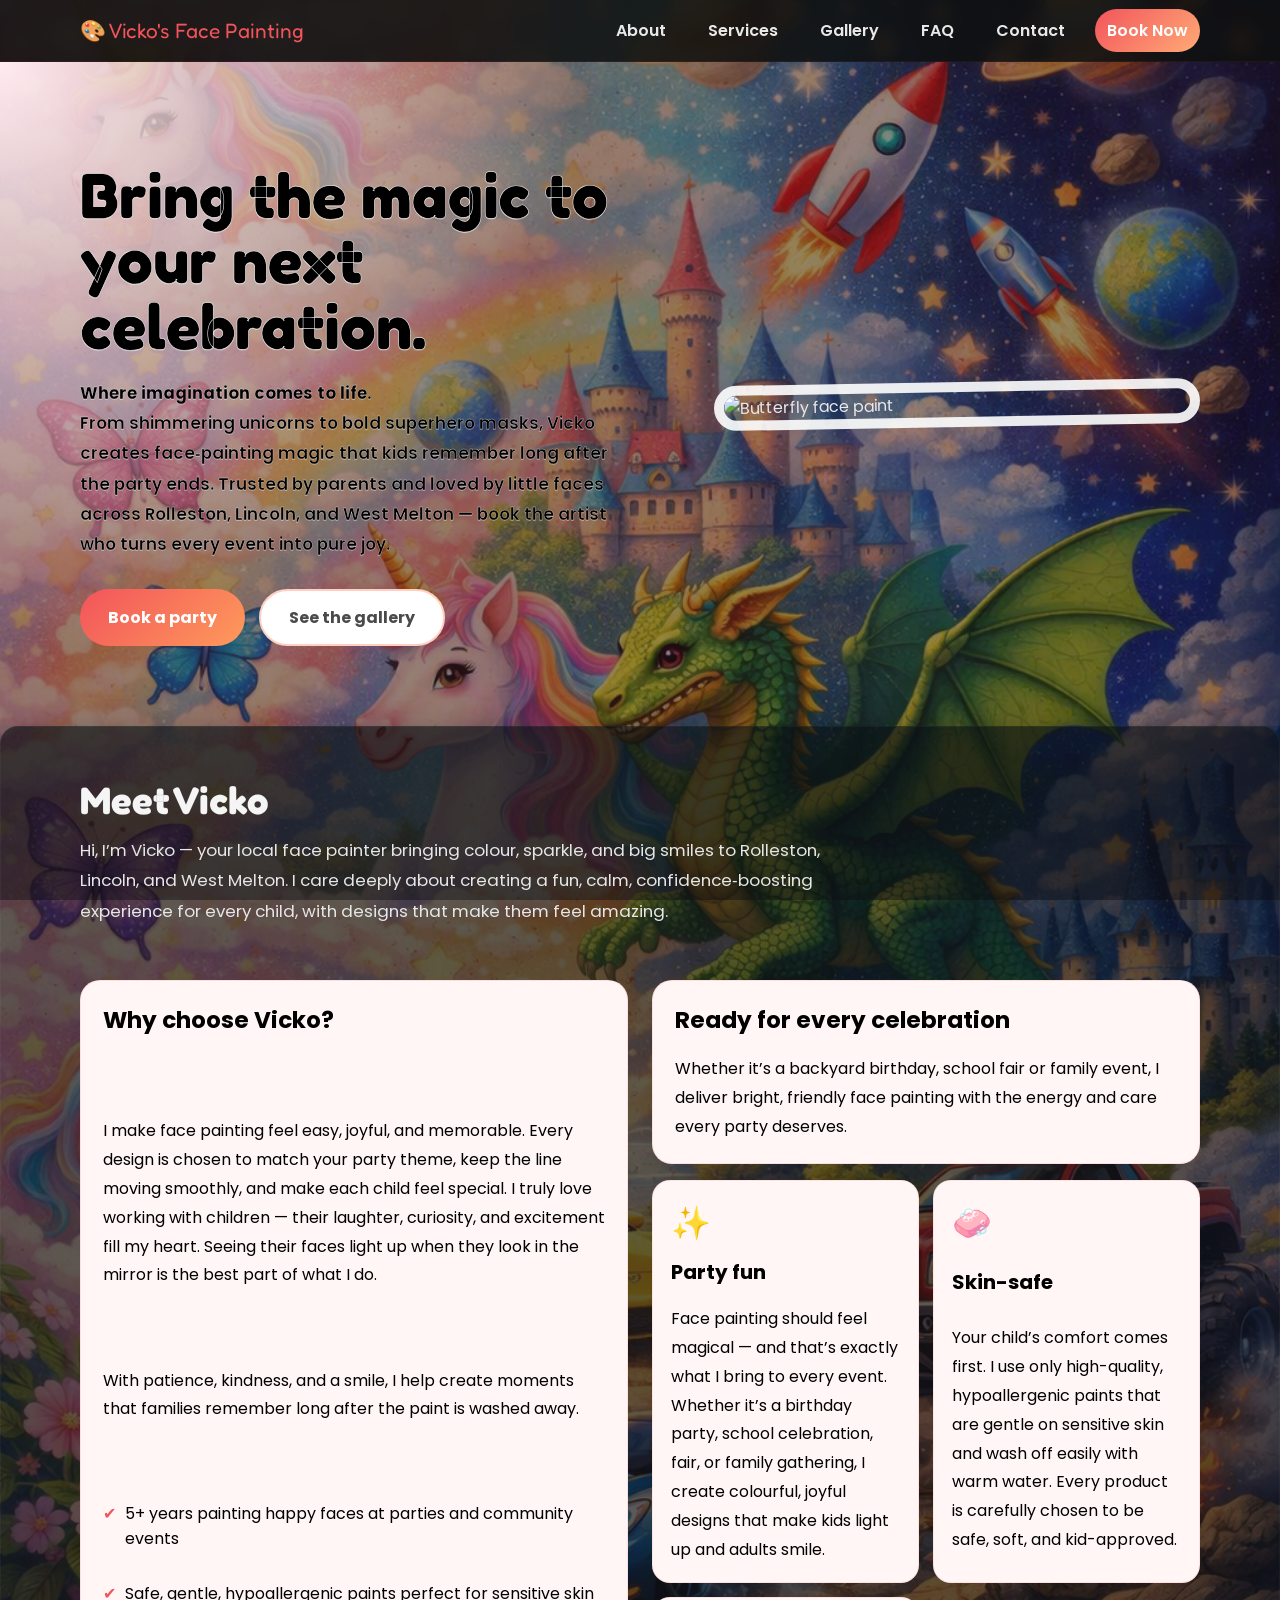
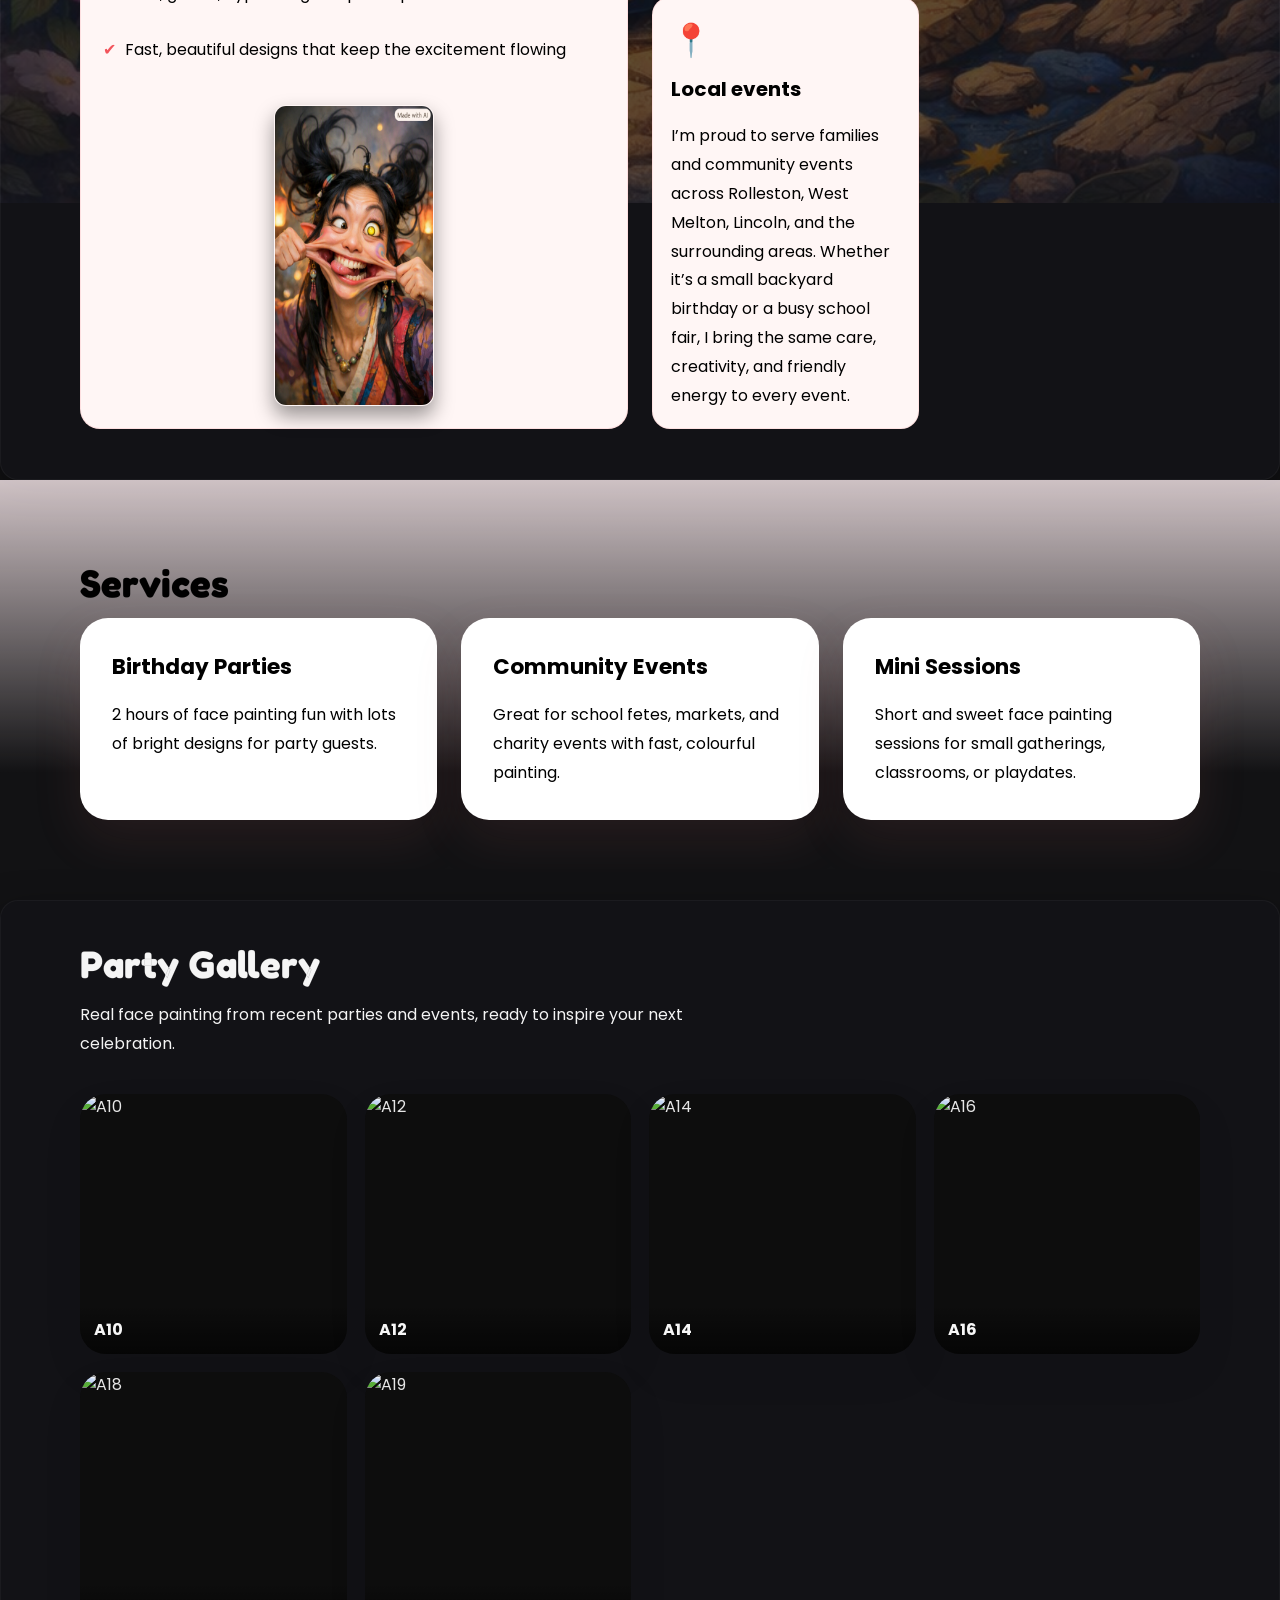
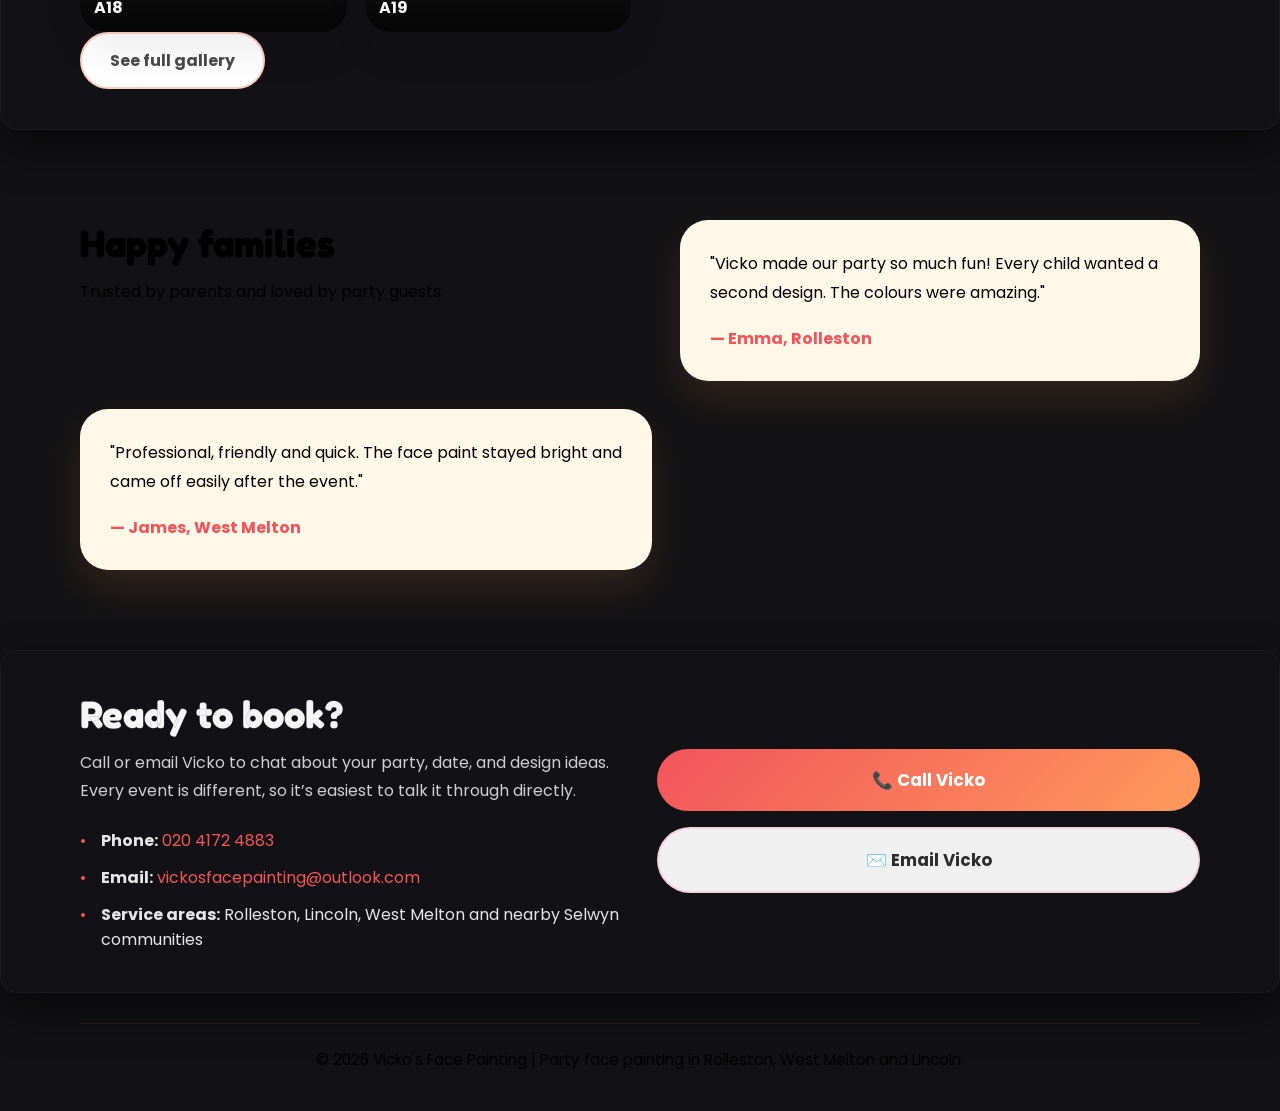
==== index.html @ 7e000e97 "first commit" ====
<!DOCTYPE html>
<html lang="en">
<head>
  <meta charset="UTF-8">
  <meta name="viewport" content="width=device-width, initial-scale=1.0">
  <title>Vicko's Face Painting | Rolleston, Lincoln & West Melton</title>
  <meta name="description" content="Professional face painting for birthday parties, events and schools in Rolleston, Lincoln and West Melton. Unicorns, butterflies, superheroes and skin-safe sparkle paint." />
  <meta name="keywords" content="face painting Rolleston, face painting Lincoln, face painting West Melton, birthday party face paint, event face painter, kids face painting" />
  <meta property="og:title" content="Vicko's Face Painting | Rolleston, Lincoln & West Melton" />
  <meta property="og:description" content="Professional face painting for birthday parties, events and schools in Rolleston, Lincoln and West Melton. Unicorns, butterflies, superheroes and skin-safe sparkle paint." />
  <meta property="og:type" content="website" />
  <meta property="og:image" content="background.png" />
  <meta name="twitter:card" content="summary_large_image" />
  <meta name="twitter:title" content="Vicko's Face Painting | Rolleston, Lincoln & West Melton" />
  <meta name="twitter:description" content="Professional face painting for birthday parties, events and schools in Rolleston, Lincoln and West Melton." />
  <link rel="canonical" href="https://example.com/" />
  <link rel="stylesheet" href="style.css">
  <link href="https://fonts.googleapis.com/css2?family=Fredoka+One&family=Poppins:wght@400;500;600;700&display=swap" rel="stylesheet">
  <script type="application/ld+json">
  {
    "@context": "https://schema.org",
    "@type": "ProfessionalService",
    "name": "Vicko's Face Painting",
    "serviceType": "Face painting",
    "description": "Professional face painting for birthday parties, events and schools in Rolleston, Lincoln and West Melton.",
    "areaServed": ["Rolleston", "Lincoln", "West Melton"],
    "telephone": "02041724883",
    "url": "https://example.com/",
    "image": "https://example.com/background.png"
  }
  </script>
</head>
<body>
  <nav class="navbar">
    <div class="container nav-inner">
      <a href="#home" class="logo">🎨 Vicko's Face Painting</a>
      <button class="nav-toggle" aria-label="Open navigation">☰</button>
      <ul class="nav-menu">
          <li><a href="#about">About</a></li>
        <li><a href="#services">Services</a></li>
        <li><a href="#gallery">Gallery</a></li>
        <li><a href="questions.html">FAQ</a></li>
        <li><a href="#contact">Contact</a></li>
        <li><a href="#contact" class="btn-nav">Book Now</a></li>
      </ul>
    </div>
  </nav>

  <header id="home" class="hero">
    <div class="container hero-grid">
      <div>
        <h1>Bring the magic to your next celebration.</h1>
        <p class="hero-copy"><strong>Where imagination comes to life.</strong><br>From shimmering unicorns to bold superhero masks, Vicko creates face‑painting magic that kids remember long after the party ends. Trusted by parents and loved by little faces across Rolleston, Lincoln, and West Melton — book the artist who turns every event into pure joy.</p>
        <div class="hero-actions">
          <a href="#contact" class="btn-primary">Book a party</a>
          <a href="#gallery" class="btn-secondary">See the gallery</a>
        </div>
      </div>
      <div class="hero-photo">
        <img src="a19.png" alt="Butterfly face paint" loading="lazy">
      </div>
    </div>
  </header>

  <section id="about" class="section about-section">
    <div class="container">
      <div class="about-content">
        <div class="about-headline">
          <h2>Meet Vicko</h2>
          <p>Hi, I’m Vicko — your local face painter bringing colour, sparkle, and big smiles to Rolleston, Lincoln, and West Melton. I care deeply about creating a fun, calm, confidence‑boosting experience for every child, with designs that make them feel amazing.</p>
        </div>
        <div class="about-grid">
          <div class="about-copy">
            <h3>Why choose Vicko?</h3>
            <p>I make face painting feel easy, joyful, and memorable. Every design is chosen to match your party theme, keep the line moving smoothly, and make each child feel special. I truly love working with children — their laughter, curiosity, and excitement fill my heart. Seeing their faces light up when they look in the mirror is the best part of what I do.</p>
            <p>With patience, kindness, and a smile, I help create moments that families remember long after the paint is washed away.</p>
            <ul>
              <li>5+ years painting happy faces at parties and community events</li>
              <li>Safe, gentle, hypoallergenic paints perfect for sensitive skin</li>
              <li>Fast, beautiful designs that keep the excitement flowing</li>
            </ul>
            <div class="vicko-wrap">
              <img src="vicko.jpg" alt="Vicko" class="vicko-photo" loading="lazy">
            </div>
          </div>
          <div class="about-right">
            <div class="about-right-copy">
              <h3>Ready for every celebration</h3>
              <p>Whether it’s a backyard birthday, school fair or family event, I deliver bright, friendly face painting with the energy and care every party deserves.</p>
            </div>
            <div class="feature-cards">
              <article class="feature-card">
                <span>✨</span>
                <h3>Party fun</h3>
                <p>Face painting should feel magical — and that’s exactly what I bring to every event. Whether it’s a birthday party, school celebration, fair, or family gathering, I create colourful, joyful designs that make kids light up and adults smile.</p>
              </article>
              <article class="feature-card">
                <span>🧼</span>
                <h3>Skin-safe</h3>
                <p>Your child’s comfort comes first. I use only high-quality, hypoallergenic paints that are gentle on sensitive skin and wash off easily with warm water. Every product is carefully chosen to be safe, soft, and kid-approved.</p>
              </article>
              <article class="feature-card">
                <span>📍</span>
                <h3>Local events</h3>
                <p>I’m proud to serve families and community events across Rolleston, West Melton, Lincoln, and the surrounding areas. Whether it’s a small backyard birthday or a busy school fair, I bring the same care, creativity, and friendly energy to every event.</p>
              </article>
            </div>
          </div>
        </div>
      </div>
    </div>
  </section>

  <section id="services" class="section services-section">
    <div class="container">
      <h2>Services</h2>
      <div class="services-grid">
        <article class="service-card">
          <h3>Birthday Parties</h3>
          <p>2 hours of face painting fun with lots of bright designs for party guests.</p>
        </article>
        <article class="service-card">
          <h3>Community Events</h3>
          <p>Great for school fetes, markets, and charity events with fast, colourful painting.</p>
        </article>
        <article class="service-card">
          <h3>Mini Sessions</h3>
          <p>Short and sweet face painting sessions for small gatherings, classrooms, or playdates.</p>
        </article>
      </div>
    </div>
  </section>

  <section id="gallery" class="section gallery-section">
    <div class="container">
      <div class="section-heading">
        <h2>Party Gallery</h2>
        <p>Real face painting from recent parties and events, ready to inspire your next celebration.</p>
      </div>
      <div id="home-gallery" class="gallery-grid" aria-label="Featured gallery"></div>
      <div class="gallery-cta-wrap">
        <a href="gallery.html" class="btn-secondary">See full gallery</a>
      </div>
    </div>
  </section>

  <section id="testimonials" class="section testimonials-section">
    <div class="container testimonials-grid">
      <div>
        <h2>Happy families</h2>
        <p>Trusted by parents and loved by party guests.</p>
      </div>
      <div class="testimonial-card">
        <p>"Vicko made our party so much fun! Every child wanted a second design. The colours were amazing."</p>
        <span>— Emma, Rolleston</span>
      </div>
      <div class="testimonial-card">
        <p>"Professional, friendly and quick. The face paint stayed bright and came off easily after the event."</p>
        <span>— James, West Melton</span>
      </div>
    </div>
  </section>

  <section id="contact" class="section contact-section">
    <div class="container contact-grid">
      <div class="contact-info">
        <h2>Ready to book?</h2>
        <p>Call or email Vicko to chat about your party, date, and design ideas. Every event is different, so it’s easiest to talk it through directly.</p>
        <ul>
          <li><strong>Phone:</strong> <a href="tel:02041724883">020 4172 4883</a></li>
          <li><strong>Email:</strong> <a href="mailto:vickosfacepainting@outlook.com?subject=Face%20Painting%20Booking%20Enquiry">vickosfacepainting@outlook.com</a></li>
          <li><strong>Service areas:</strong> Rolleston, Lincoln, West Melton and nearby Selwyn communities</li>
        </ul>
      </div>
      <div class="contact-cta">
        <a href="tel:02041724883" class="btn-primary contact-button">📞 Call Vicko</a>
        <a href="mailto:vickosfacepainting@outlook.com?subject=Face%20Painting%20Booking%20Enquiry" class="btn-secondary contact-button">✉️ Email Vicko</a>
      </div>
    </div>
  </section>

  <footer class="footer">
    <div class="container footer-inner">
      <p>© 2026 Vicko's Face Painting | Party face painting in Rolleston, West Melton and Lincoln.</p>
    </div>
  </footer>

  <script src="gallery-data.js"></script>
  <script src="script.js"></script>
</body>
</html>
---- style.css ----
* {
  margin: 0;
  padding: 0;
  box-sizing: border-box;
}

:root {
  color-scheme: dark;
  font-family: 'Poppins', sans-serif;
  color: #e9e9e9;
  background: #121214;
}

html {
  scroll-behavior: smooth;
}

html,
body {
  min-height: 100%;
}

body {
  position: relative;
  background-image: url('background.png');
  background-size: cover;
  background-position: center center;
  background-repeat: no-repeat;
  background-attachment: fixed;
  background-color: #121214;
}

body::after {
  content: '';
  position: fixed;
  inset: 0;
  background: rgba(0, 0, 0, 0.45);
  pointer-events: none;
  z-index: 0;
}

body > * {
  position: relative;
  z-index: 1;
}

img {
  max-width: 100%;
  display: block;
}

.container {
  width: min(1120px, calc(100% - 40px));
  margin: 0 auto;
}

.navbar {
  position: sticky;
  top: 0;
  z-index: 20;
  background: rgba(18, 18, 18, 0.88);
  backdrop-filter: blur(8px);
  border-bottom: 1px solid rgba(242, 84, 91, 0.07);
}

.nav-inner {
  display: flex;
  align-items: center;
  justify-content: space-between;
  gap: 20px;
  padding: 18px 0;
}

.logo {
  font-family: 'Fredoka One', cursive;
  color: #f2545b;
  font-size: 1.3rem;
  text-decoration: none;
}

.nav-toggle {
  display: none;
  border: none;
  background: transparent;
  font-size: 1.6rem;
  cursor: pointer;
}

.nav-menu {
  display: flex;
  align-items: center;
  gap: 18px;
  list-style: none;
  flex-wrap: wrap;
}

.nav-menu a {
  color: #e9e9e9;
  text-decoration: none;
  font-weight: 600;
  padding: 10px 12px;
  border-radius: 999px;
  transition: background 0.25s ease, color 0.25s ease;
}

.nav-menu a:hover {
  background: rgba(242, 84, 91, 0.12);
  color: #f2545b;
}

.btn-nav {
  background: linear-gradient(135deg, #f2545b, #ffab76);
  color: white !important;
}

.hero {
  padding: 100px 0 80px;
  position: relative;
  overflow: hidden;
  background: radial-gradient(circle at top left, #ffecf0 0%, rgba(242, 84, 91, 0.12) 40%, rgba(225, 114, 148, 0.08) 100%);
}

.hero::before {
  content: '';
  position: absolute;
  inset: 0;
  pointer-events: none;
}

.hero::after {
  content: '';
  position: absolute;
  inset: 0;
  pointer-events: none;
}

.hero-grid {
  display: grid;
  grid-template-columns: 1.1fr 0.9fr;
  align-items: center;
  gap: 40px;
}

.eyebrow {
  font-size: 0.95rem;
  font-weight: 700;
  color: #f2545b;
  margin-bottom: 16px;
}

.hero h1 {
  font-family: 'Fredoka One', cursive;
  font-size: clamp(2.8rem, 5vw, 4.3rem);
  line-height: 1.02;
  margin-bottom: 20px;
  color: #000000;
  -webkit-text-stroke: 0.6px rgba(255, 255, 255, 0.9);
  text-shadow: 0 1px 0 rgba(255, 255, 255, 0.35);
}

.hero-copy {
  max-width: 560px;
  font-size: 1.05rem;
  line-height: 1.8;
  color: #000000;
  font-weight: 600;
  margin-bottom: 30px;
  -webkit-text-stroke: 0.35px rgba(255, 255, 255, 0.75);
  text-shadow: 0 1px 0 rgba(255, 255, 255, 0.22);
}

.hero-actions {
  display: flex;
  flex-wrap: wrap;
  gap: 14px;
}

.btn-primary,
.btn-secondary {
  display: inline-flex;
  align-items: center;
  justify-content: center;
  padding: 14px 28px;
  border-radius: 999px;
  border: none;
  cursor: pointer;
  font-weight: 700;
  text-decoration: none;
}

.btn-primary {
  background: linear-gradient(135deg, #f2545b, #ff9a5b);
  color: white;
}

.btn-secondary {
  background: #ffffff;
  color: #4a4a4a;
  border: 2px solid #ffd0c1;
}

.hero-photo img {
  border-radius: 32px;
  box-shadow: 0 24px 60px rgba(242, 84, 91, 0.18);
  border: 10px solid rgba(255, 255, 255, 0.9);
  transform: rotate(-1deg);
}

.section {
  padding: 80px 0;
}

.section h2 {
  font-family: 'Fredoka One', cursive;
  font-size: clamp(2rem, 3vw, 2.8rem);
  margin-bottom: 12px;
  color: #f5f5f5;
  -webkit-text-stroke: 0.5px rgba(0, 0, 0, 0.18);
}

.section p {
  color: #cfcfcf;
  line-height: 1.8;
}

.about-section {
  background: rgba(20,20,24,0.68);
  border-radius: 18px;
  box-shadow: 0 18px 40px rgba(0,0,0,0.5);
  padding: 50px 28px;
  border: 1px solid rgba(255,255,255,0.04);
}

.about-grid {
  display: grid;
  grid-template-columns: 1.2fr 0.8fr;
  gap: 40px;
  align-items: center;
}

.about-text ul {
  list-style: none;
  margin-top: 24px;
  display: grid;
  gap: 12px;
}

.about-text li {
  position: relative;
  padding-left: 28px;
}

.about-text li::before {
  content: '✔';
  position: absolute;
  left: 0;
  top: 2px;
  color: #f2545b;
}

.about-content {
  display: grid;
  gap: 30px;
}

.about-headline {
  max-width: 760px;
  margin-bottom: 24px;
}

.about-headline p {
  font-size: 1.05rem;
  line-height: 1.8;
  color: #e6e6e6;
}

.about-grid {
  display: grid;
  grid-template-columns: 1fr 1fr;
  gap: 24px;
  align-items: stretch;
}

.about-copy,
.about-right-copy {
  display: grid;
  gap: 14px;
  padding: 22px;
  background: #fff6f5;
  border: 1px solid rgba(242, 84, 91, 0.14);
  border-radius: 20px;
  height: 100%;
  color: #000;
}

.about-copy p,
.about-right-copy p {
  color: #000;
}

.about-right {
  display: flex;
  flex-direction: column;
  gap: 16px;
  height: 100%;
}

.about-right-copy p {
  color: #000;
}

.about-copy h3,
.about-right-copy h3 {
  margin-bottom: 4px;
  font-size: 1.45rem;
  color: #000;
}

.about-copy ul {
  list-style: none;
  display: grid;
  gap: 10px;
}

.about-copy li {
  position: relative;
  padding-left: 22px;
}

.about-copy li::before {
  content: '✔';
  position: absolute;
  left: 0;
  top: 0;
  color: #f2545b;
}

.feature-cards {
  display: grid;
  grid-template-columns: 1fr 1fr;
  gap: 14px;
}

.vicko-wrap {
  display: flex;
  justify-content: center;
  margin-top: 8px;
}

.vicko-photo {
  max-width: 160px;
  width: 100%;
  height: auto;
  border-radius: 12px;
  box-shadow: 0 10px 20px rgba(0,0,0,0.4);
  border: 1px solid rgba(255,255,255,0.04);
}

.feature-card {
  background: #fff6f5;
  border: 1px solid rgba(242, 84, 91, 0.12);
  border-radius: 18px;
  padding: 18px;
  display: grid;
  gap: 10px;
  align-items: start;
  color: #000;
}

.feature-card p {
  color: #000;
}

.feature-card span {
  font-size: 2rem;
}

.feature-card h3 {
  margin-bottom: 8px;
  font-size: 1.25rem;
}

.feature-card span {
  font-size: 2rem;
}

.feature-card h3 {
  margin-bottom: 8px;
  font-size: 1.25rem;
}

.services-section {
  background: linear-gradient(180deg, rgba(255, 239, 242, 0.8), transparent 70%);
}

.services-section h2 {
  color: #000;
}

.themes-section {
  background: linear-gradient(180deg, #fff6ff 0%, #ffffff 100%);
}

.themes-section h2,
.themes-section .section-heading p {
  color: #000;
}

.themes-grid {
  display: grid;
  grid-template-columns: repeat(3, minmax(0, 1fr));
  gap: 22px;
}

.theme-card {
  border-radius: 28px;
  padding: 28px 24px;
  background: linear-gradient(135deg, #ffe7f5, #fff7d9);
  box-shadow: 0 18px 40px rgba(248, 123, 151, 0.14);
  transition: transform 0.3s ease, box-shadow 0.3s ease;
  color: #000;
}

.theme-card h3,
.theme-card p {
  color: #000;
}

.theme-card:hover {
  transform: translateY(-6px);
  box-shadow: 0 24px 55px rgba(248, 123, 151, 0.2);
}

.theme-card span {
  display: inline-flex;
  align-items: center;
  justify-content: center;
  width: 56px;
  height: 56px;
  margin-bottom: 18px;
  border-radius: 50%;
  background: rgba(255, 127, 168, 0.16);
  font-size: 1.9rem;
}

.theme-card h3 {
  margin-bottom: 12px;
}

.services-grid {
  display: grid;
  grid-template-columns: repeat(3, minmax(0, 1fr));
  gap: 24px;
}

.service-card {
  background: white;
  border-radius: 28px;
  padding: 32px;
  box-shadow: 0 20px 50px rgba(182, 95, 98, 0.12);
  transition: transform 0.3s ease, box-shadow 0.3s ease;
  color: #000;
}

.service-card h3,
.service-card p {
  color: #000;
}

.service-card:hover {
  transform: translateY(-8px);
  box-shadow: 0 20px 50px rgba(242, 84, 91, 0.2);
}

.service-card h3 {
  margin-bottom: 18px;
  font-size: 1.35rem;
}

.price {
  font-size: 1.6rem;
  color: #f2545b;
  margin-bottom: 18px;
}

.gallery-section {
  background: rgba(20,20,24,0.68);
  border-radius: 18px;
  padding: 40px 28px;
  box-shadow: 0 18px 40px rgba(0,0,0,0.5);
  border: 1px solid rgba(255,255,255,0.04);
  color: #e6e6e6;
}

.carousel {
  position: relative;
  overflow: hidden;
  border-radius: 28px;
  box-shadow: 0 20px 40px rgba(0, 0, 0, 0.1);
  width: min(680px, 100%);
  height: 420px;
  margin: 0 auto;
  background: #f8f4f1;
}

.carousel-track {
  display: flex;
  align-items: center;
  height: 100%;
  transition: transform 0.45s ease;
  will-change: transform;
}

.carousel-slide {
  flex: 0 0 60%;
  max-width: 60%;
  height: 100%;
  position: relative;
  opacity: 1;
  transition: transform 0.35s ease, opacity 0.35s ease;
  display: block;
  padding: 0 10px;
  box-sizing: border-box;
}

.carousel-slide.active {
  transform: scale(1.02);
}

.slide-inner {
  width: 100%;
  height: 100%;
  border-radius: 24px;
  overflow: hidden;
  position: relative;
  background: #000;
}

.carousel-slide img {
  width: 100%;
  height: 100%;
  display: block;
  object-fit: cover;
  object-position: center;
}

@media (max-width: 770px) {
  .carousel {
    height: 290px;
  }

  .carousel-slide {
    flex-basis: 72%;
    max-width: 72%;
    padding: 0 8px;
  }
}

.carousel-caption {
  position: absolute;
  left: 0;
  right: 0;
  bottom: 0;
  padding: 14px 16px;
  background: linear-gradient(180deg, transparent, rgba(0, 0, 0, 0.65));
  color: white;
  font-weight: 700;
  font-size: 1rem;
}

.carousel-control {
  position: absolute;
  top: 50%;
  transform: translateY(-50%);
  width: 50px;
  height: 50px;
  border: none;
  border-radius: 999px;
  background: rgba(255, 255, 255, 0.9);
  color: #333;
  font-size: 2rem;
  cursor: pointer;
  display: grid;
  place-items: center;
  box-shadow: 0 10px 20px rgba(0, 0, 0, 0.12);
}

.carousel-control.prev {
  left: 14px;
}

.carousel-control.next {
  right: 14px;
}

.carousel-dots {
  display: flex;
  justify-content: center;
  gap: 10px;
  padding: 18px 0 10px;
}

.carousel-dot {
  width: 12px;
  height: 12px;
  border-radius: 50%;
  background: rgba(66, 66, 66, 0.35);
  border: 1px solid rgba(255, 255, 255, 0.9);
  cursor: pointer;
}

.carousel-dot.active {
  background: #f2545b;
}

.section-heading {
  max-width: 760px;
  margin-bottom: 36px;
}

.inline-gallery-link {
  color: #ffb18c;
  font-weight: 700;
  text-decoration: none;
  border-bottom: 1px solid rgba(255, 177, 140, 0.7);
  transition: color 0.2s ease, border-color 0.2s ease, transform 0.2s ease;
  display: inline-block;
}

.inline-gallery-link:hover,
.inline-gallery-link:focus-visible {
  color: #ffd7c3;
  border-color: rgba(255, 215, 195, 0.9);
  transform: translateY(-1px);
}

.gallery-grid {
  display: grid;
  grid-template-columns: repeat(auto-fit, minmax(220px, 1fr));
  gap: 18px;
  align-items: stretch;
}

.gallery-item {
  position: relative;
  border-radius: 26px;
  overflow: hidden;
  box-shadow: 0 18px 40px rgba(0, 0, 0, 0.08);
  transition: transform 0.35s ease;
  background: #0d0d0d;
  min-height: 260px;
}

.gallery-item:hover {
  transform: translateY(-6px);
}

.gallery-item img {
  width: 100%;
  height: 100%;
  min-height: 260px;
  object-fit: cover;
  display: block;
}

.gallery-label {
  position: absolute;
  left: 0;
  right: 0;
  bottom: 0;
  padding: 12px 14px;
  background: linear-gradient(180deg, transparent, rgba(0, 0, 0, 0.6));
  color: #f7f7f7;
  font-weight: 700;
}

.testimonials-section {
  padding-top: 90px;
}

.testimonials-section h2,
.testimonials-section p {
  color: #000;
}

.section-heading p {
  max-width: 700px;
  margin-top: 14px;
  color: #f4f4f4;
}

.testimonials-grid {
  display: grid;
  grid-template-columns: 1.1fr 1fr;
  gap: 28px;
  align-items: start;
}

.testimonial-card {
  background: #fff7e7;
  border-radius: 28px;
  padding: 30px;
  box-shadow: 0 18px 40px rgba(250, 147, 90, 0.14);
  color: #2c2c2c;
}

.testimonial-card p {
  margin-bottom: 18px;
  font-size: 1rem;
}

.testimonial-card span {
  font-weight: 700;
  color: #f2545b;
}

.contact-section {
  background: rgba(20,20,24,0.68);
  border-radius: 18px;
  padding: 40px 28px;
  box-shadow: 0 18px 40px rgba(0,0,0,0.5);
  border: 1px solid rgba(255,255,255,0.04);
  color: #e6e6e6;
}

.contact-grid {
  display: grid;
  grid-template-columns: 1fr 1fr;
  gap: 34px;
  align-items: start;
}

.faq-section {
  background: rgba(20,20,24,0.68);
  border-radius: 18px;
  padding: 40px 28px;
  box-shadow: 0 18px 40px rgba(0,0,0,0.5);
  border: 1px solid rgba(255,255,255,0.04);
  color: #e6e6e6;
}

.faq-list {
  display: grid;
  gap: 18px;
}

.faq-item {
  border: 1px solid rgba(242, 84, 91, 0.14);
  border-radius: 24px;
  padding: 24px;
  background: #fff8f7;
}

.faq-item h3 {
  margin-bottom: 12px;
  color: #000;
}

.faq-item p {
  color: #5a5a5a;
  line-height: 1.75;
}

.contact-info ul {
  list-style: none;
  margin-top: 22px;
  display: grid;
  gap: 12px;
}

.contact-info ul li {
  position: relative;
  padding-left: 1.4rem;
}

.contact-info ul li::before {
  content: '•';
  position: absolute;
  left: 0;
  color: #f2545b;
}

.contact-info ul li {
  padding-left: 1.3rem;
  position: relative;
}

.contact-info ul li::before {
  content: '•';
  position: absolute;
  left: 0;
  color: #f2545b;
}

.contact-info a {
  color: #f2545b;
  text-decoration: none;
}

.contact-cta {
  display: grid;
  gap: 16px;
  align-content: center;
  min-height: 100%;
}

.contact-button {
  width: 100%;
  text-align: center;
  justify-content: center;
  font-size: 1.05rem;
  padding: 18px 20px;
}

.contact-button.btn-secondary {
  background: rgba(255, 255, 255, 0.94);
  color: #2d2d2d;
  border: 2px solid rgba(242, 84, 91, 0.18);
}

.footer {
  padding: 30px 0 40px;
  text-align: center;
  color: #000;
  font-size: 0.95rem;
}

.footer-inner {
  border-top: 1px solid rgba(242, 84, 91, 0.12);
  padding-top: 24px;
}

@media (max-width: 980px) {
  .hero-grid,
  .about-grid,
  .services-grid,
  .testimonials-grid,
  .contact-grid {
    grid-template-columns: 1fr;
  }

  .hero {
    padding-top: 70px;
  }
}

@media (max-width: 720px) {
  .nav-toggle {
    display: block;
  }

  .nav-menu {
    display: none;
    width: 100%;
    background: rgba(255, 255, 255, 0.98);
    padding: 16px 0;
    flex-direction: column;
    gap: 0;
    border-top: 1px solid rgba(242, 84, 91, 0.12);
  }

  .nav-menu.show {
    display: flex;
  }

  .nav-menu a {
    width: 100%;
    padding: 14px 24px;
  }
}
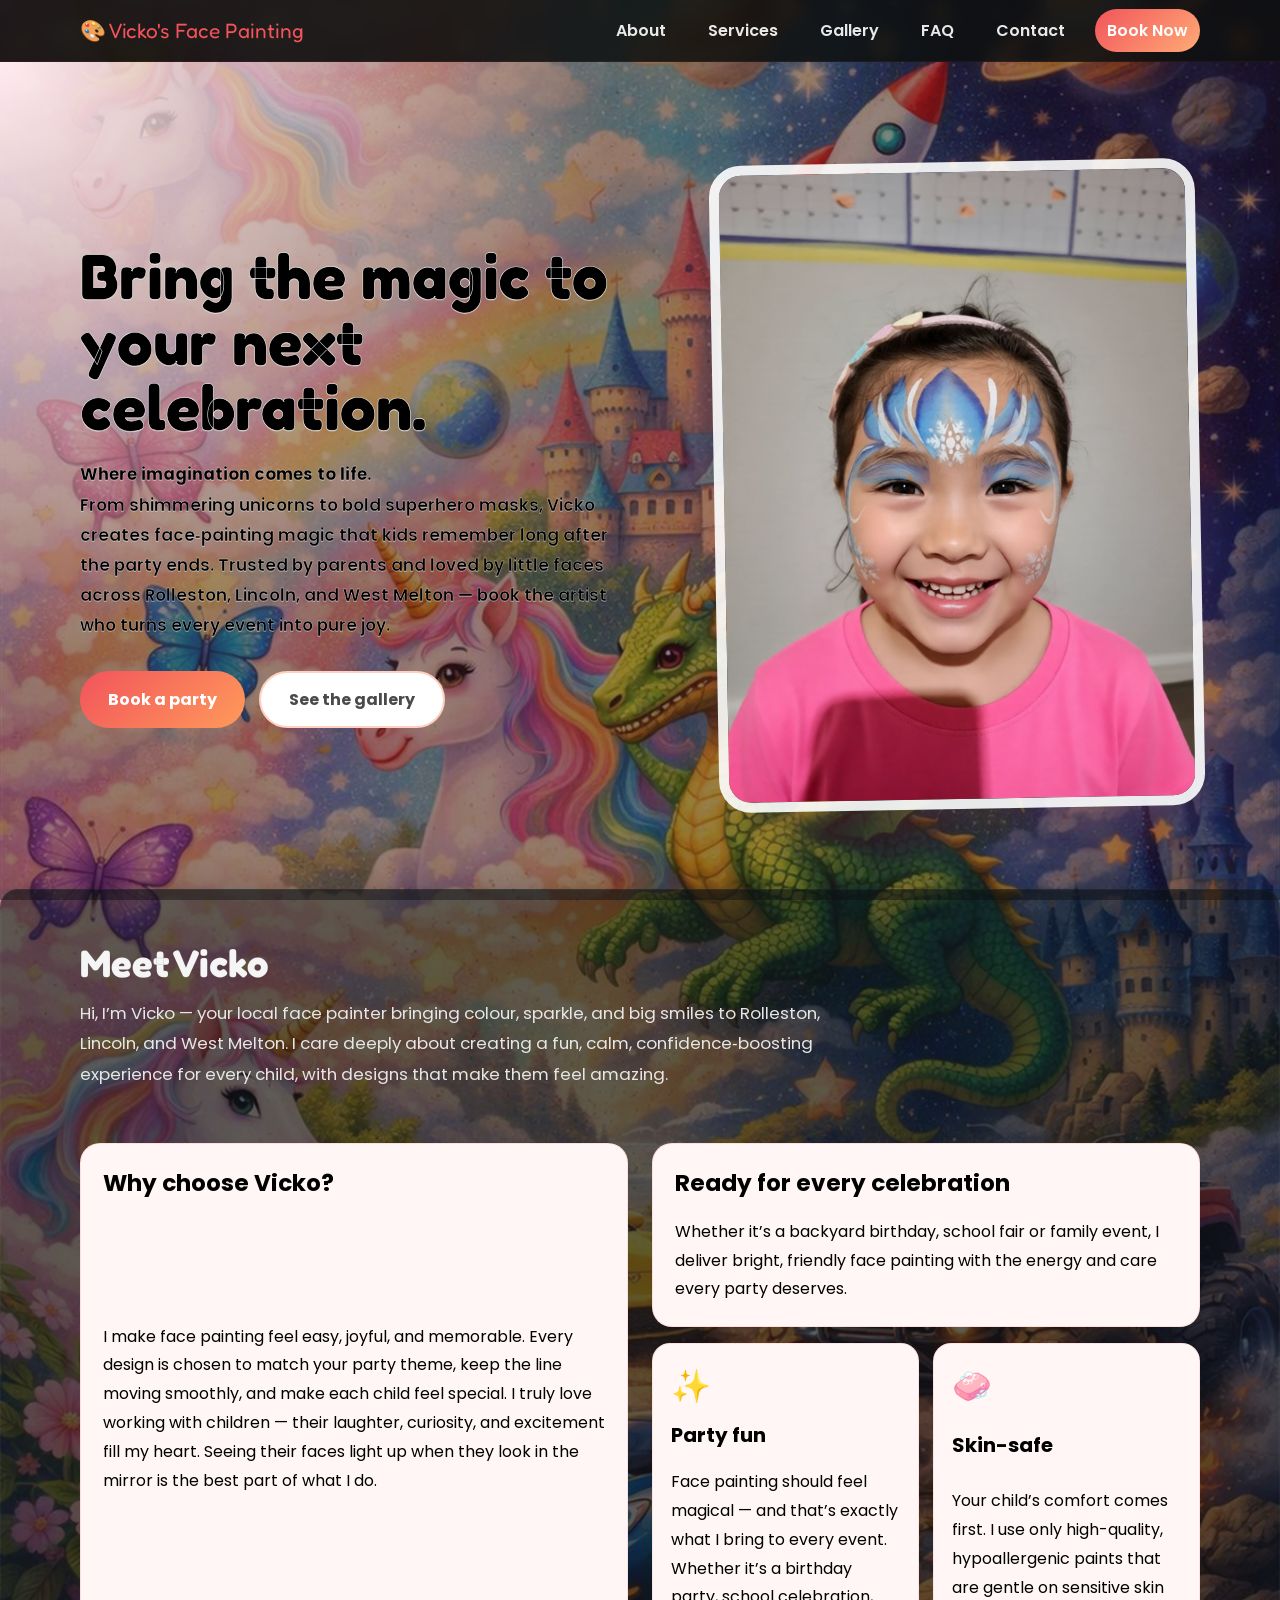
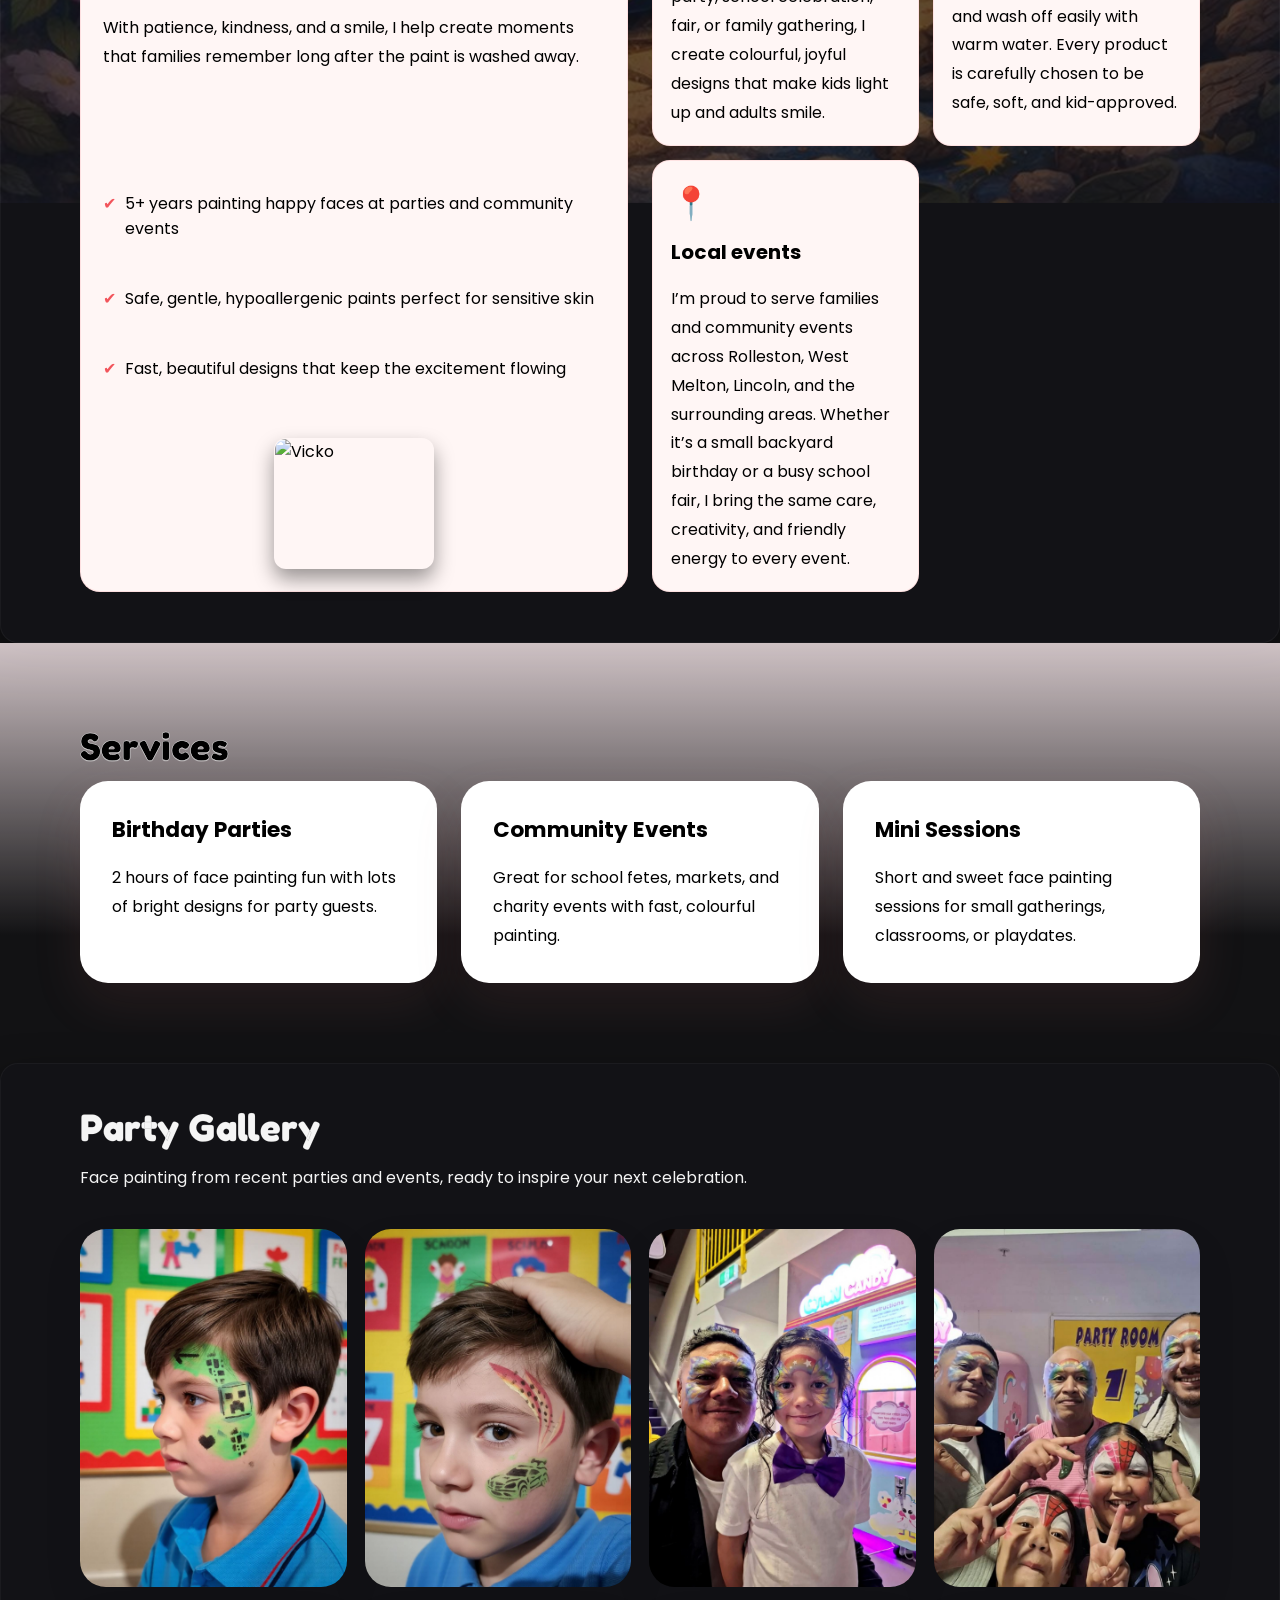
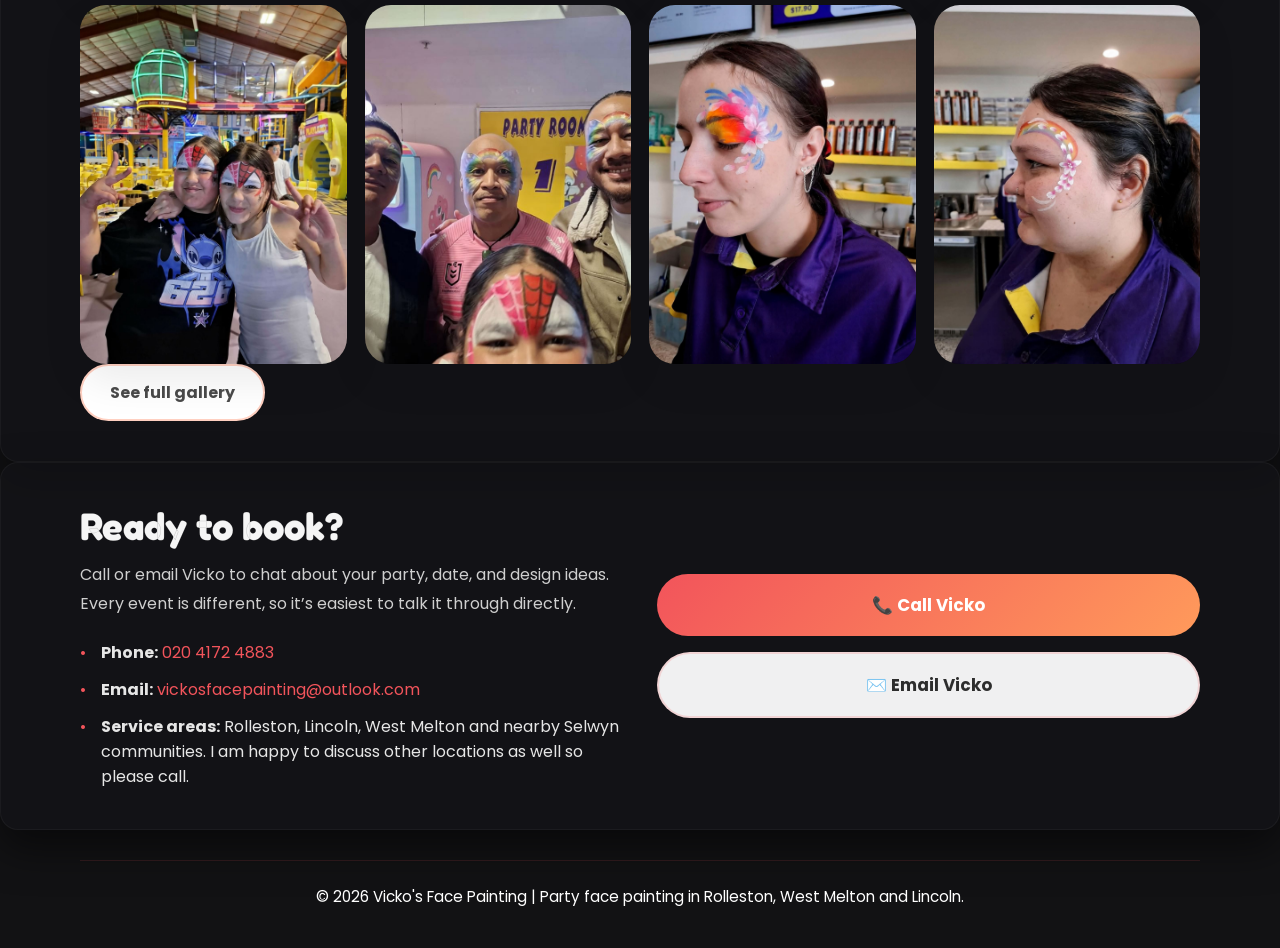
==== commit 1ef09421: "update with tidyup" ====
--- a/index.html
+++ b/index.html
@@ -57,7 +57,7 @@
         </div>
       </div>
       <div class="hero-photo">
-        <img src="a19.png" alt="Butterfly face paint" loading="lazy">
+        <img src="gallery-images/a11.png" alt="Butterfly face paint" loading="lazy">
       </div>
     </div>
   </header>
@@ -135,28 +135,11 @@
     <div class="container">
       <div class="section-heading">
         <h2>Party Gallery</h2>
-        <p>Real face painting from recent parties and events, ready to inspire your next celebration.</p>
+        <p>Face painting from recent parties and events, ready to inspire your next celebration.</p>
       </div>
       <div id="home-gallery" class="gallery-grid" aria-label="Featured gallery"></div>
       <div class="gallery-cta-wrap">
         <a href="gallery.html" class="btn-secondary">See full gallery</a>
-      </div>
-    </div>
-  </section>
-
-  <section id="testimonials" class="section testimonials-section">
-    <div class="container testimonials-grid">
-      <div>
-        <h2>Happy families</h2>
-        <p>Trusted by parents and loved by party guests.</p>
-      </div>
-      <div class="testimonial-card">
-        <p>"Vicko made our party so much fun! Every child wanted a second design. The colours were amazing."</p>
-        <span>— Emma, Rolleston</span>
-      </div>
-      <div class="testimonial-card">
-        <p>"Professional, friendly and quick. The face paint stayed bright and came off easily after the event."</p>
-        <span>— James, West Melton</span>
       </div>
     </div>
   </section>
@@ -169,7 +152,7 @@
         <ul>
           <li><strong>Phone:</strong> <a href="tel:02041724883">020 4172 4883</a></li>
           <li><strong>Email:</strong> <a href="mailto:vickosfacepainting@outlook.com?subject=Face%20Painting%20Booking%20Enquiry">vickosfacepainting@outlook.com</a></li>
-          <li><strong>Service areas:</strong> Rolleston, Lincoln, West Melton and nearby Selwyn communities</li>
+          <li><strong>Service areas:</strong> Rolleston, Lincoln, West Melton and nearby Selwyn communities. I am happy to discuss other locations as well so please call.</li>
         </ul>
       </div>
       <div class="contact-cta">
--- a/style.css
+++ b/style.css
@@ -395,6 +395,8 @@
 
 .services-section h2 {
   color: #000;
+  -webkit-text-stroke: 0.5px rgba(255, 255, 255, 0.9);
+  text-shadow: 0 1px 0 rgba(255, 255, 255, 0.32);
 }
 
 .themes-section {
@@ -404,6 +406,8 @@
 .themes-section h2,
 .themes-section .section-heading p {
   color: #000;
+  -webkit-text-stroke: 0.4px rgba(255, 255, 255, 0.8);
+  text-shadow: 0 1px 0 rgba(255, 255, 255, 0.26);
 }
 
 .themes-grid {
@@ -681,6 +685,8 @@
 .testimonials-section h2,
 .testimonials-section p {
   color: #000;
+  -webkit-text-stroke: 0.4px rgba(255, 255, 255, 0.9);
+  text-shadow: 0 1px 0 rgba(255, 255, 255, 0.28);
 }
 
 .section-heading p {
@@ -821,7 +827,7 @@
 .footer {
   padding: 30px 0 40px;
   text-align: center;
-  color: #000;
+  color: #fff;
   font-size: 0.95rem;
 }
 
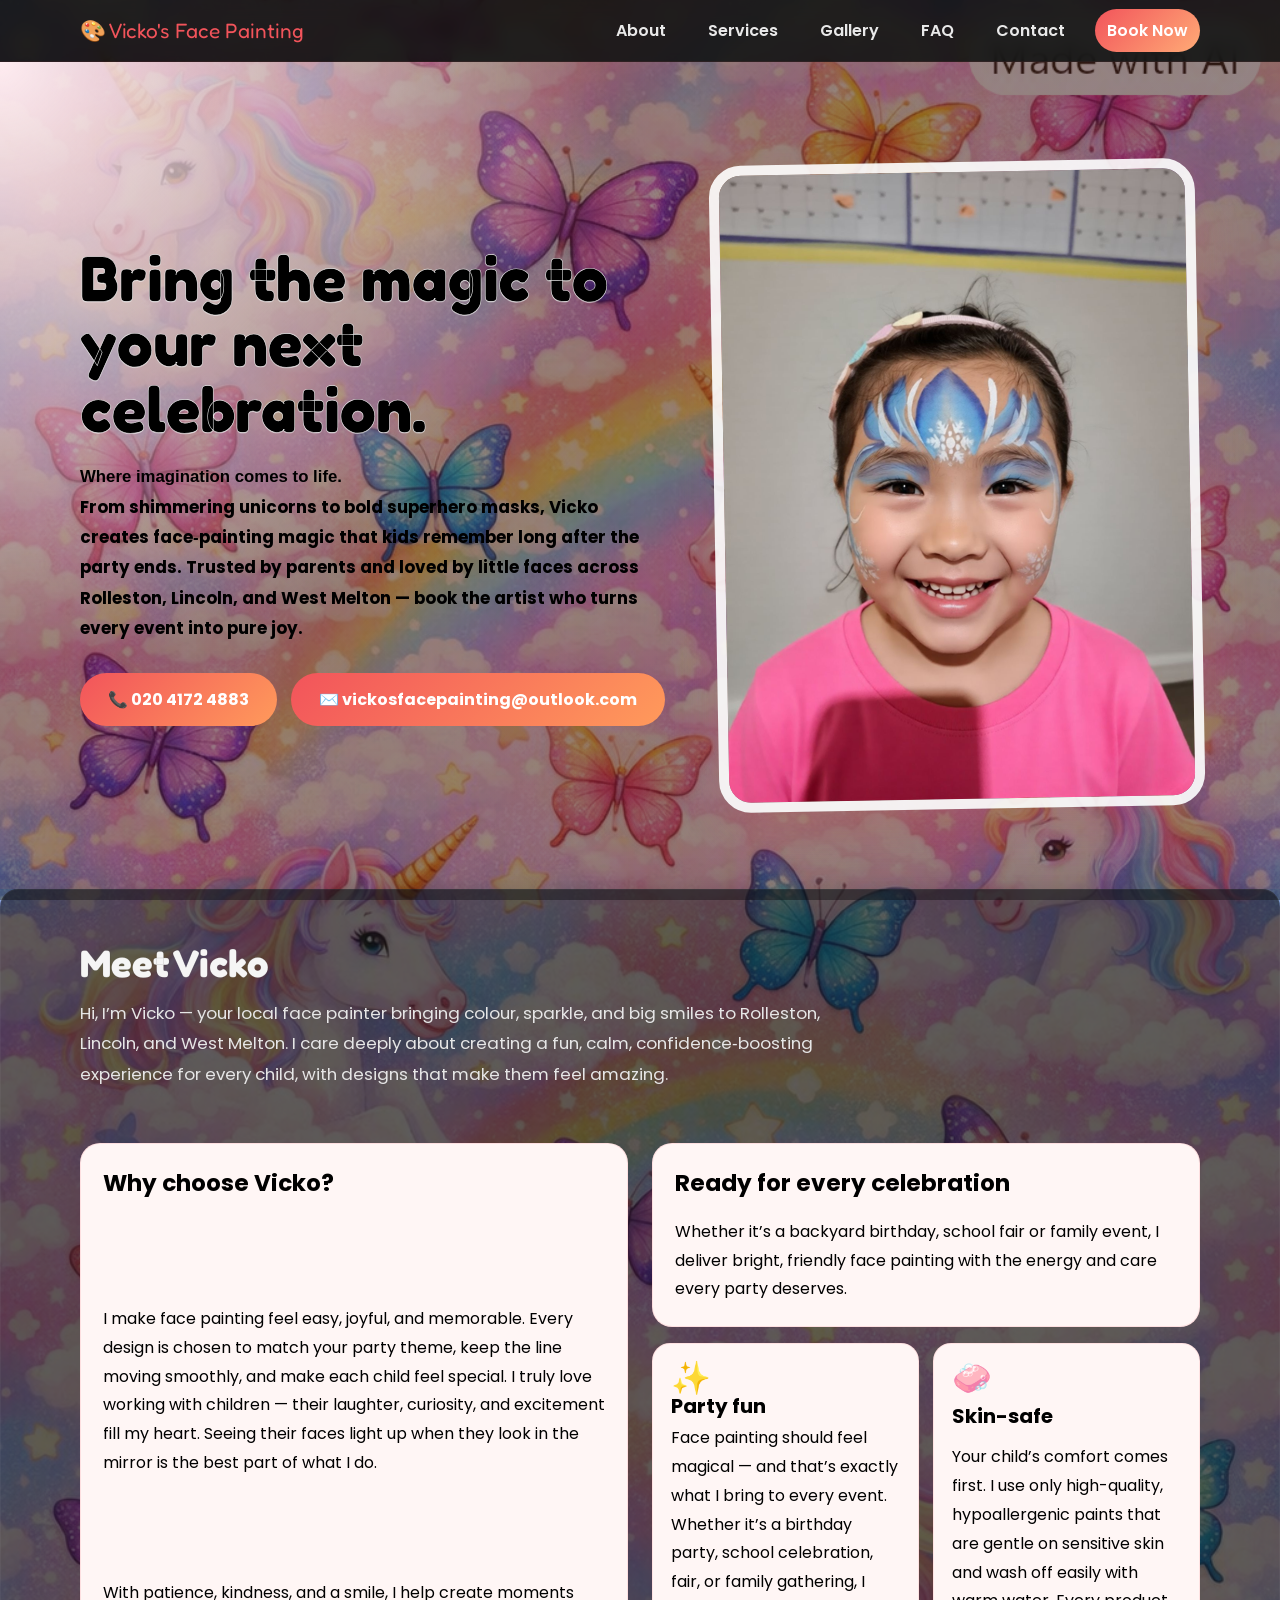
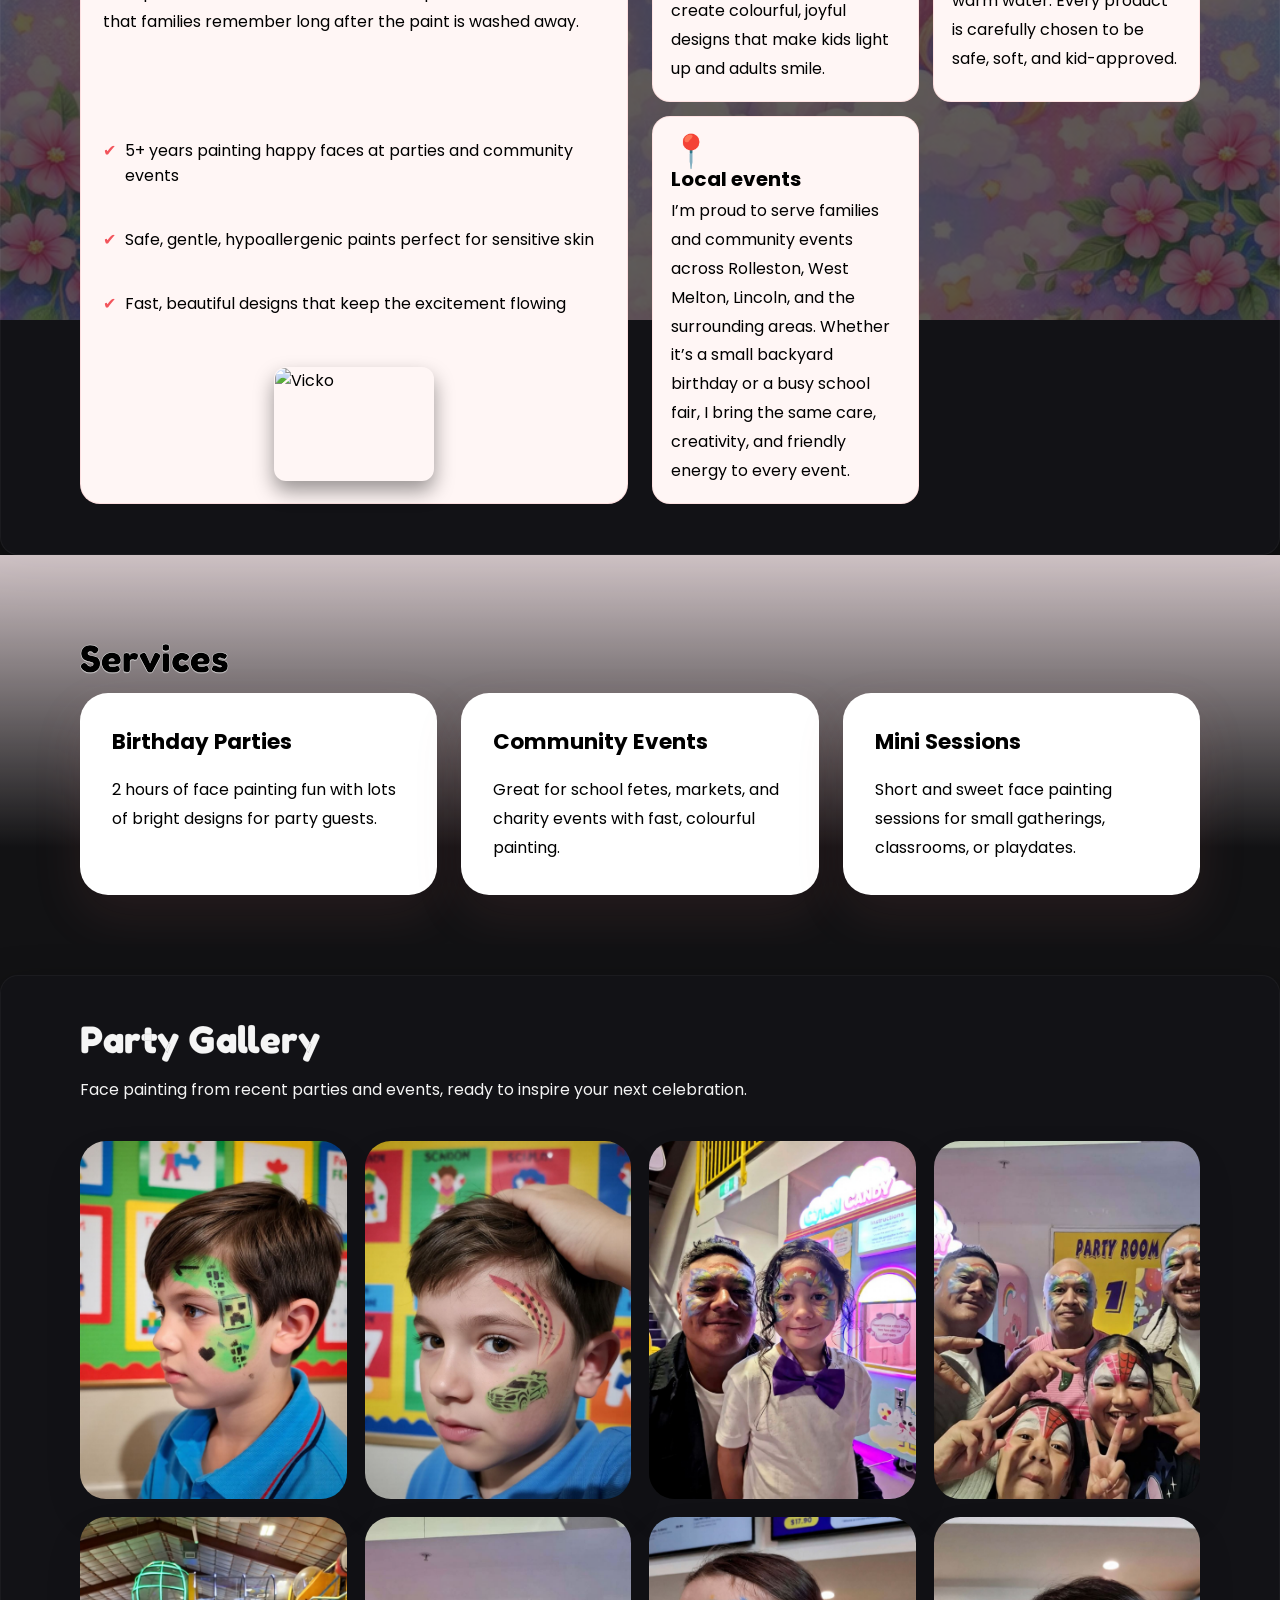
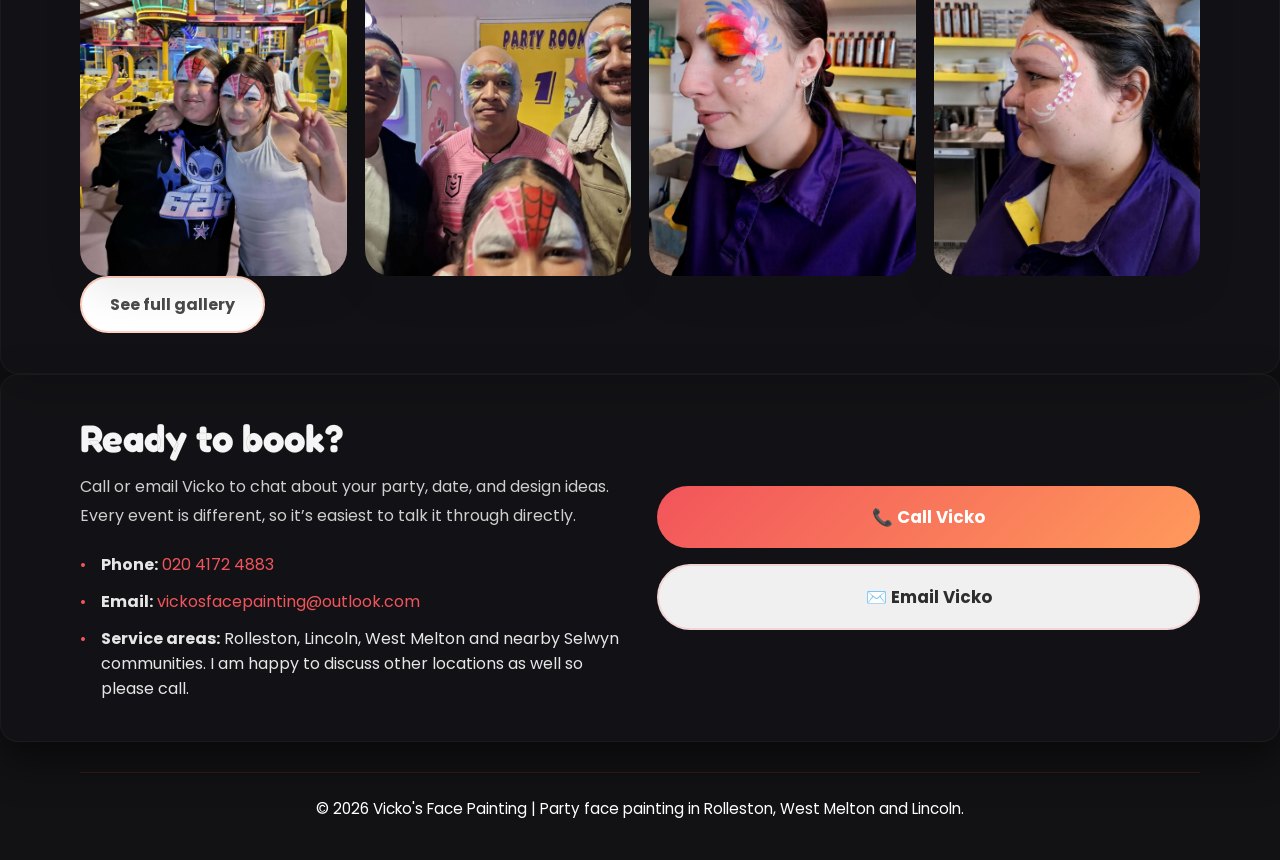
==== commit 4e1995e2: "fixing the background and other teething issues" ====
--- a/index.html
+++ b/index.html
@@ -9,7 +9,7 @@
   <meta property="og:title" content="Vicko's Face Painting | Rolleston, Lincoln & West Melton" />
   <meta property="og:description" content="Professional face painting for birthday parties, events and schools in Rolleston, Lincoln and West Melton. Unicorns, butterflies, superheroes and skin-safe sparkle paint." />
   <meta property="og:type" content="website" />
-  <meta property="og:image" content="background.png" />
+  <meta property="og:image" content="background3.png" />
   <meta name="twitter:card" content="summary_large_image" />
   <meta name="twitter:title" content="Vicko's Face Painting | Rolleston, Lincoln & West Melton" />
   <meta name="twitter:description" content="Professional face painting for birthday parties, events and schools in Rolleston, Lincoln and West Melton." />
@@ -26,7 +26,7 @@
     "areaServed": ["Rolleston", "Lincoln", "West Melton"],
     "telephone": "02041724883",
     "url": "https://example.com/",
-    "image": "https://example.com/background.png"
+    "image": "https://example.com/background3.png"
   }
   </script>
 </head>
@@ -52,8 +52,8 @@
         <h1>Bring the magic to your next celebration.</h1>
         <p class="hero-copy"><strong>Where imagination comes to life.</strong><br>From shimmering unicorns to bold superhero masks, Vicko creates face‑painting magic that kids remember long after the party ends. Trusted by parents and loved by little faces across Rolleston, Lincoln, and West Melton — book the artist who turns every event into pure joy.</p>
         <div class="hero-actions">
-          <a href="#contact" class="btn-primary">Book a party</a>
-          <a href="#gallery" class="btn-secondary">See the gallery</a>
+          <a href="tel:02041724883" class="btn-primary">📞 020 4172 4883</a>
+          <a href="mailto:vickosfacepainting@outlook.com?subject=Face%20Painting%20Booking%20Enquiry" class="btn-primary">✉️ vickosfacepainting@outlook.com</a>
         </div>
       </div>
       <div class="hero-photo">
--- a/style.css
+++ b/style.css
@@ -22,7 +22,7 @@
 
 body {
   position: relative;
-  background-image: url('background.png');
+  background-image: url('background3.png');
   background-size: cover;
   background-position: center center;
   background-repeat: no-repeat;
@@ -84,6 +84,7 @@
   background: transparent;
   font-size: 1.6rem;
   cursor: pointer;
+  color: #f2545b;
 }
 
 .nav-menu {
@@ -163,10 +164,32 @@
   font-size: 1.05rem;
   line-height: 1.8;
   color: #000000;
-  font-weight: 600;
+  font-weight: 700;
   margin-bottom: 30px;
-  -webkit-text-stroke: 0.35px rgba(255, 255, 255, 0.75);
-  text-shadow: 0 1px 0 rgba(255, 255, 255, 0.22);
+  -webkit-text-stroke: 0;
+  text-shadow: none;
+}
+
+.hero-copy strong {
+  display: inline-block;
+  font-weight: 900;
+  color: #000000;
+}
+
+.hero-contacts {
+  display: flex;
+  flex-wrap: wrap;
+  gap: 14px 20px;
+  margin: 0 0 22px;
+}
+
+.hero-contacts a {
+  color: #000000;
+  font-weight: 700;
+  text-decoration: none;
+  display: inline-flex;
+  align-items: center;
+  gap: 8px;
 }
 
 .hero-actions {
@@ -362,31 +385,52 @@
   border-radius: 18px;
   padding: 18px;
   display: grid;
-  gap: 10px;
+  gap: 0;
   align-items: start;
   color: #000;
 }
 
 .feature-card p {
   color: #000;
+  margin-top: 0;
+  margin-bottom: 0;
 }
 
 .feature-card span {
+  display: inline-block;
   font-size: 2rem;
+  line-height: 1;
+  margin-bottom: 0;
 }
 
 .feature-card h3 {
-  margin-bottom: 8px;
+  margin: 0 0 6px 0;
   font-size: 1.25rem;
-}
-
-.feature-card span {
-  font-size: 2rem;
-}
-
-.feature-card h3 {
-  margin-bottom: 8px;
-  font-size: 1.25rem;
+  line-height: 1.2;
+}
+
+@media (max-width: 720px) {
+  .feature-cards {
+    grid-template-columns: 1fr;
+  }
+
+  .feature-card {
+    padding: 16px 16px 14px;
+    gap: 0;
+  }
+
+  .feature-card span {
+    display: block;
+    margin-bottom: 4px;
+  }
+
+  .feature-card h3 {
+    margin-bottom: 4px;
+  }
+
+  .feature-card p {
+    line-height: 1.45;
+  }
 }
 
 .services-section {
@@ -858,11 +902,11 @@
   .nav-menu {
     display: none;
     width: 100%;
-    background: rgba(255, 255, 255, 0.98);
+    background: linear-gradient(135deg, #f2545b, #ff9a5b);
     padding: 16px 0;
     flex-direction: column;
     gap: 0;
-    border-top: 1px solid rgba(242, 84, 91, 0.12);
+    border-top: 1px solid rgba(255, 255, 255, 0.2);
   }
 
   .nav-menu.show {
@@ -872,5 +916,14 @@
   .nav-menu a {
     width: 100%;
     padding: 14px 24px;
-  }
-}
+    color: #ffffff;
+    background: transparent;
+    border-radius: 0;
+    font-weight: 700;
+  }
+
+  .nav-menu a:hover {
+    background: rgba(255, 255, 255, 0.12);
+    color: #ffffff;
+  }
+}
